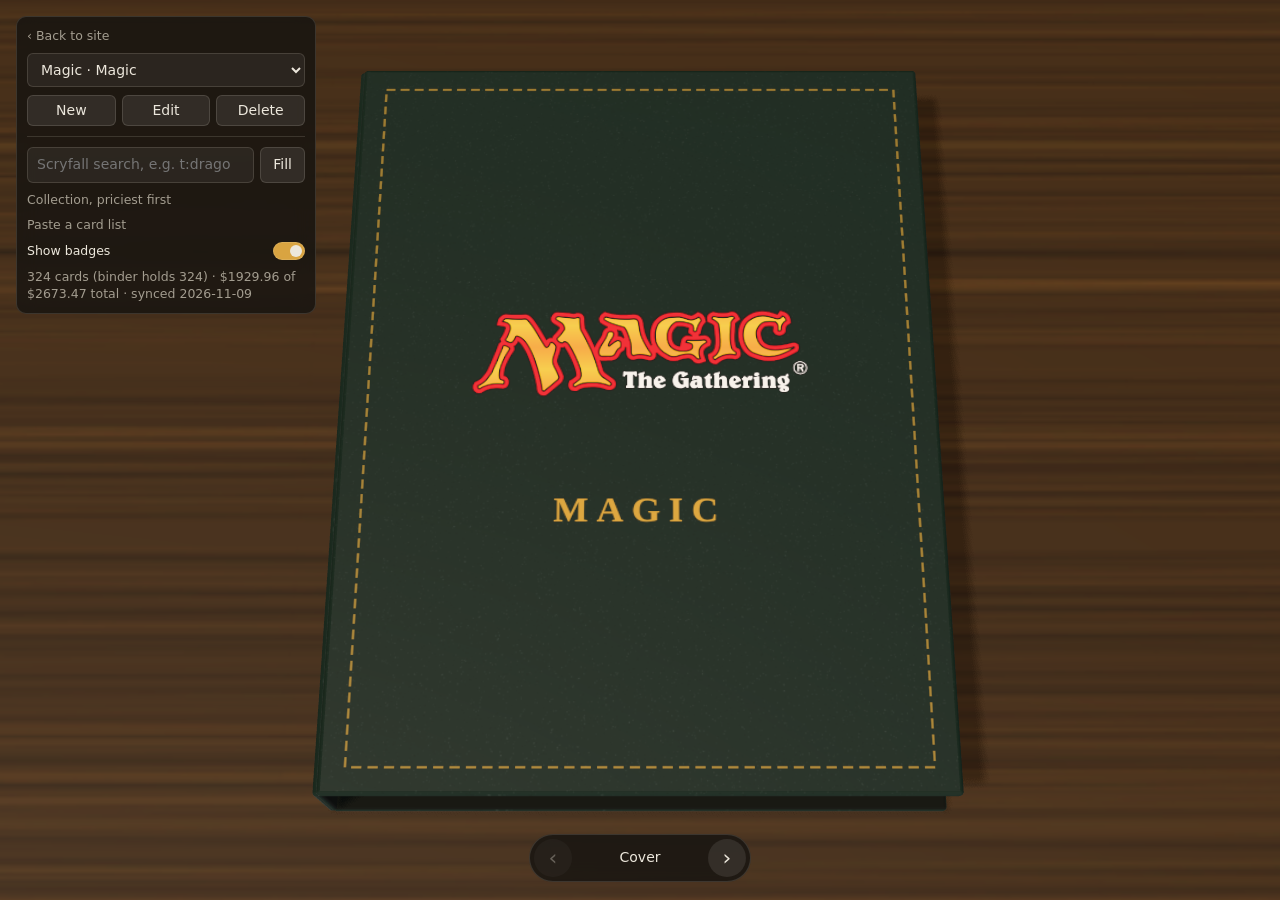
==== binder/index.html @ d63f42cc "Update the binder with the 151 Wishlist Co-Authored-By: Claude Opus 5.5 <noreply@anthropic.com>" ====
<!doctype html>
<html lang="en">
  <head>
    <meta charset="utf-8" />
    <meta name="viewport" content="width=device-width, initial-scale=1" />
    <title>TCG Binder</title>
    <link rel="icon" href="data:," />
    <script type="module" crossorigin src="./assets/index-DAvrkKl4.js"></script>
    <link rel="stylesheet" crossorigin href="./assets/index-DIhzJlSa.css">
  </head>
  <body>
    <canvas id="scene" aria-label="3D card binder"></canvas>

    <section id="panel" aria-label="Binders">
      <a id="site-link" hidden>&#8249; Back to site</a>
      <select id="binder-select" aria-label="Current binder"></select>
      <div id="binder-actions">
        <button id="binder-new" type="button">New</button>
        <button id="binder-edit" type="button">Edit</button>
        <button id="binder-delete" type="button">Delete</button>
      </div>

      <form id="binder-form" hidden>
        <input id="binder-name" type="text" maxlength="24" autocomplete="off"
               placeholder="Binder name" aria-label="Binder name" required />
        <select id="binder-game" aria-label="Game"></select>
        <fieldset id="binder-color" aria-label="Cover colour"></fieldset>
        <div id="binder-form-actions">
          <button type="submit">Save</button>
          <button id="binder-cancel" type="button">Cancel</button>
        </div>
      </form>

      <hr />

      <form id="search-form">
        <input id="search" type="search" spellcheck="false" autocomplete="off"
               aria-label="Card search" />
        <button type="submit">Fill</button>
      </form>
      <button id="collection-fill" type="button" hidden></button>
      <button id="list-toggle" type="button" aria-expanded="false">Paste a card list</button>
      <form id="list-form" hidden>
        <textarea id="list" rows="8" spellcheck="false" aria-label="Card list"></textarea>
        <button type="submit">Fill from list</button>
      </form>
      <label id="badges-toggle">
        <span>Show badges</span>
        <input id="show-badges" type="checkbox" role="switch" />
      </label>
      <p id="status" role="status"></p>
    </section>

    <nav id="pager" aria-label="Pages">
      <button id="prev" type="button" aria-label="Previous page">&#8249;</button>
      <span id="page-label">Cover</span>
      <button id="next" type="button" aria-label="Next page">&#8250;</button>
    </nav>

    <div id="tip" hidden></div>
    <aside id="card-info" aria-label="Card details" hidden></aside>

  </body>
</html>
---- binder/assets/index-DIhzJlSa.css ----
:root{--ink:#ece7dc;--ink-dim:#a39d90;--glass:#141210c7;--line:#ece7dc24;--accent:#d9a441;--lightningcss-light: ;--lightningcss-dark:initial;color-scheme:dark;font:14px/1.4 ui-sans-serif,system-ui,Segoe UI,sans-serif}*{box-sizing:border-box}[hidden]{display:none!important}html,body{height:100%;color:var(--ink);background:#120f0c;margin:0;overflow:hidden}#scene{touch-action:none;width:100%;height:100%;display:block;position:fixed;inset:0}#panel{background:var(--glass);border:1px solid var(--line);-webkit-backdrop-filter:blur(10px);backdrop-filter:blur(10px);border-radius:10px;gap:8px;width:min(300px,100vw - 32px);padding:10px;display:grid;position:fixed;top:16px;left:16px}#search-form{gap:6px;display:flex}#list-form{gap:6px;display:grid}#site-link{color:var(--ink-dim);font-size:12.5px;text-decoration:none}#site-link:hover{color:var(--ink)}#binder-actions,#binder-form-actions{gap:6px;display:flex}#binder-actions button,#binder-form-actions button{flex:1;padding:5px 8px}#binder-form{gap:6px;display:grid}#panel hr{border:0;border-top:1px solid var(--line);width:100%;margin:2px 0}#binder-color{border:0;gap:8px;margin:2px 0;padding:0;display:flex}#binder-color label{cursor:pointer;border:1px solid #ece7dc66;border-radius:50%;width:24px;height:24px}#binder-color label:has(:checked){outline:2px solid var(--accent);outline-offset:1px}#binder-color label:has(:focus-visible){outline:2px solid var(--ink);outline-offset:1px}#binder-color input{opacity:0;width:1px;height:1px;position:absolute}select option{background:#211d19}input,textarea,select{width:100%;min-width:0;color:inherit;font:inherit;border:1px solid var(--line);resize:vertical;background:#ffffff0f;border-radius:6px;padding:7px 9px}button{color:inherit;font:inherit;border:1px solid var(--line);cursor:pointer;background:#ffffff17;border-radius:6px;padding:7px 12px}button:hover:not(:disabled){background:#ffffff29}button:disabled{opacity:.35;cursor:default}:is(input,textarea,button,select):focus-visible{outline:2px solid var(--accent);outline-offset:1px}#list-toggle,#collection-fill{color:var(--ink-dim);text-align:left;background:0 0;border:0;padding:0;font-size:12.5px}:is(#list-toggle,#collection-fill):hover:not(:disabled){color:var(--ink);background:0 0}#badges-toggle{cursor:pointer;justify-content:space-between;align-items:center;font-size:12.5px;display:flex}#show-badges{appearance:none;cursor:pointer;background:#ffffff24;border-radius:999px;flex:none;width:32px;height:18px;margin:0;padding:0;transition:background .15s;position:relative}#show-badges:after{content:"";background:var(--ink);border-radius:50%;width:12px;height:12px;transition:transform .15s;position:absolute;top:2px;left:2px}#show-badges:checked{background:var(--accent)}#show-badges:checked:after{transform:translate(14px)}#status{color:var(--ink-dim);margin:0;font-size:12.5px}#status:empty{display:none}#pager{background:var(--glass);border:1px solid var(--line);-webkit-backdrop-filter:blur(10px);backdrop-filter:blur(10px);border-radius:999px;align-items:center;gap:4px;padding:4px;display:flex;position:fixed;bottom:18px;left:50%;transform:translate(-50%)}#pager button{border:0;border-radius:50%;width:38px;height:38px;padding:0;font-size:22px;line-height:1}#page-label{text-align:center;font-variant-numeric:tabular-nums;min-width:128px}#tip{background:var(--glass);pointer-events:none;white-space:nowrap;border-radius:5px;padding:3px 8px;font-size:12.5px;position:fixed;top:0;left:0}#card-info{background:var(--glass);border:1px solid var(--line);-webkit-backdrop-filter:blur(10px);backdrop-filter:blur(10px);border-radius:10px;padding:16px 18px;line-height:1.45;position:fixed;overflow-y:auto}body[data-inspect=side] #card-info{width:360px;max-height:88vh;top:50%;left:calc(50% + 28.65vh - 164px);transform:translateY(-50%)}body[data-inspect=stack] #card-info{inset:48% 12px 12px}#card-info h2{margin:0;padding-right:26px;font-size:19px;line-height:1.25}#card-info h3{color:var(--accent);letter-spacing:.06em;text-transform:uppercase;margin:0 0 6px;font-size:11.5px;font-weight:600}#card-info p{margin:0}#card-info section{border-top:1px solid var(--line);margin-top:14px;padding-top:12px}#card-info a{color:var(--accent)}#card-info .close{border:0;border-radius:50%;width:28px;height:28px;padding:0;font-size:18px;line-height:1;position:absolute;top:10px;right:10px}#card-info .foil-chip{color:#17151a;letter-spacing:.04em;text-transform:uppercase;vertical-align:2px;background:linear-gradient(100deg,#ffb3c7,#ffe29a,#a8f0c0,#9fd8ff,#d6b3ff);border-radius:999px;margin-left:8px;padding:1px 7px;font-size:11px;font-weight:700;display:inline-block}#card-info .cost{vertical-align:1px;margin-left:8px;display:inline-block}#card-info .symbol{vertical-align:-.12em;width:1em;height:1em;margin:0 1px}#card-info .type-line{color:var(--ink-dim);margin-top:3px}#card-info .price{font-variant-numeric:tabular-nums;margin-top:10px;font-size:26px;font-weight:600}#card-info .price small{color:var(--ink-dim);margin-left:8px;font-size:12px;font-weight:400}#card-info .rules{white-space:pre-line;gap:8px;margin-top:12px;display:grid}#card-info .flavor{color:var(--ink-dim);margin-top:8px;font-style:italic}#card-info .muted{color:var(--ink-dim);font-weight:400}#card-info .source{margin-top:14px;font-size:12.5px;display:inline-block}#card-info dl{grid-template-columns:auto 1fr;gap:3px 14px;margin:0;display:grid}#card-info dt{color:var(--ink-dim)}#card-info dd{text-align:right;font-variant-numeric:tabular-nums;margin:0}#card-info .decks{gap:3px;margin:0;padding:0;list-style:none;display:grid}
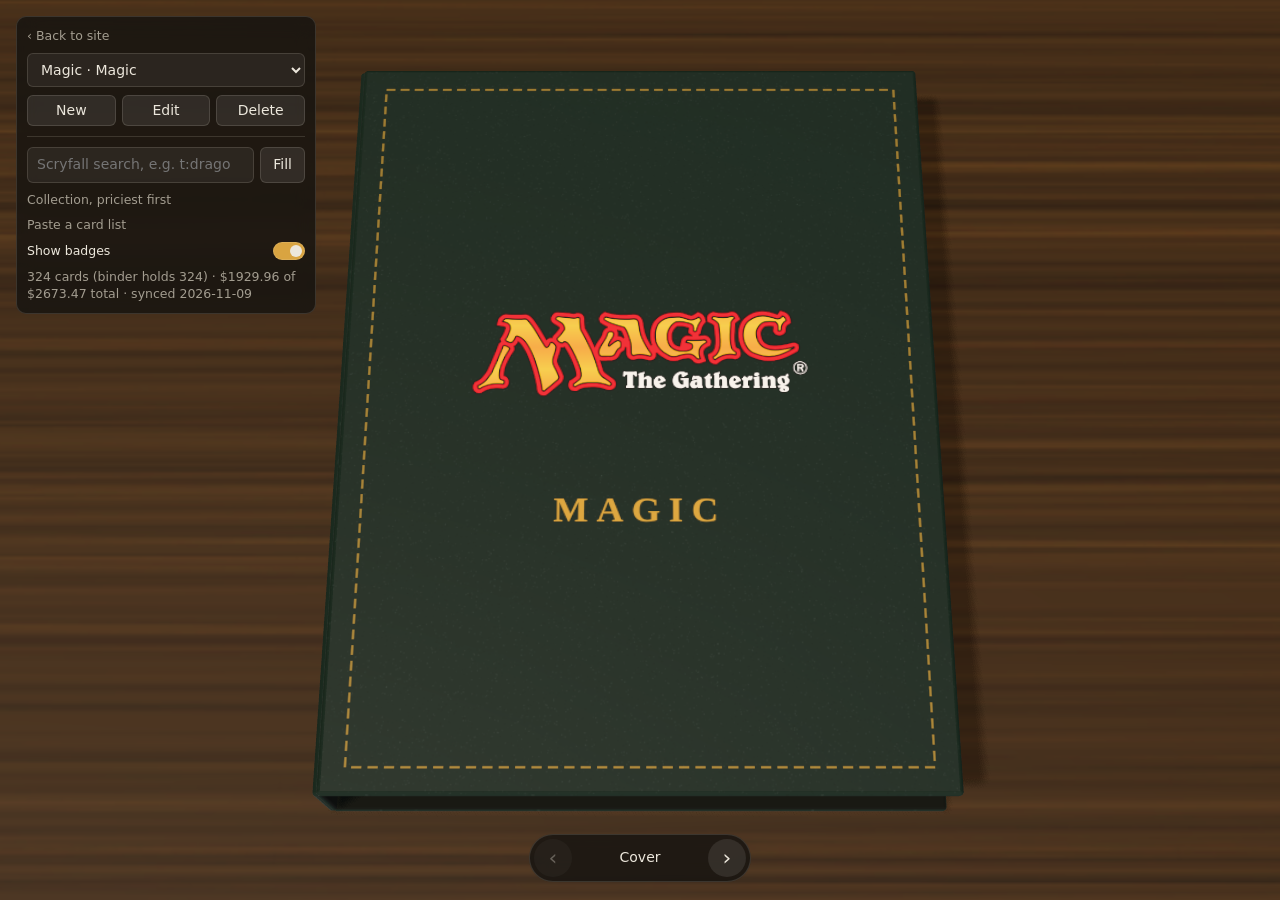
==== commit cb749d75: "Update the binder with mobile pinch zoom Co-Authored-By: Claude Opus 5.5 <noreply@anthropic.com> Cla" ====
--- a/binder/index.html
+++ b/binder/index.html
@@ -5,13 +5,15 @@
     <meta name="viewport" content="width=device-width, initial-scale=1" />
     <title>TCG Binder</title>
     <link rel="icon" href="data:," />
-    <script type="module" crossorigin src="./assets/index-DAvrkKl4.js"></script>
-    <link rel="stylesheet" crossorigin href="./assets/index-DIhzJlSa.css">
+    <script type="module" crossorigin src="./assets/index-PZd8Wq1q.js"></script>
+    <link rel="stylesheet" crossorigin href="./assets/index-C-RXdLKB.css">
   </head>
   <body>
     <canvas id="scene" aria-label="3D card binder"></canvas>
 
-    <section id="panel" aria-label="Binders">
+    <button id="panel-toggle" type="button" aria-controls="panel" aria-expanded="false">Binders</button>
+
+    <section id="panel" class="collapsed" aria-label="Binders">
       <a id="site-link" hidden>&#8249; Back to site</a>
       <select id="binder-select" aria-label="Current binder"></select>
       <div id="binder-actions">
--- a/binder/assets/index-C-RXdLKB.css
+++ b/binder/assets/index-C-RXdLKB.css
@@ -0,0 +1 @@
+:root{--ink:#ece7dc;--ink-dim:#a39d90;--glass:#141210c7;--line:#ece7dc24;--accent:#d9a441;--lightningcss-light: ;--lightningcss-dark:initial;color-scheme:dark;font:14px/1.4 ui-sans-serif,system-ui,Segoe UI,sans-serif}*{box-sizing:border-box}[hidden]{display:none!important}html,body{height:100%;color:var(--ink);background:#120f0c;margin:0;overflow:hidden}#scene{touch-action:none;width:100%;height:100%;display:block;position:fixed;inset:0}#panel{background:var(--glass);border:1px solid var(--line);-webkit-backdrop-filter:blur(10px);backdrop-filter:blur(10px);border-radius:10px;gap:8px;width:min(300px,100vw - 32px);padding:10px;display:grid;position:fixed;top:16px;left:16px}#search-form{gap:6px;display:flex}#list-form{gap:6px;display:grid}#panel-toggle{display:none}@media (width<=700px),(pointer:coarse){#panel-toggle{background:var(--glass);-webkit-backdrop-filter:blur(10px);backdrop-filter:blur(10px);min-height:40px;padding:8px 16px;display:block;position:fixed;top:12px;left:12px}#panel{width:min(300px,100vw - 24px);max-height:calc(100dvh - 140px);top:62px;left:12px;overflow-y:auto}#panel.collapsed{display:none}}#site-link{color:var(--ink-dim);font-size:12.5px;text-decoration:none}#site-link:hover{color:var(--ink)}#binder-actions,#binder-form-actions{gap:6px;display:flex}#binder-actions button,#binder-form-actions button{flex:1;padding:5px 8px}#binder-form{gap:6px;display:grid}#panel hr{border:0;border-top:1px solid var(--line);width:100%;margin:2px 0}#binder-color{border:0;gap:8px;margin:2px 0;padding:0;display:flex}#binder-color label{cursor:pointer;border:1px solid #ece7dc66;border-radius:50%;width:24px;height:24px}#binder-color label:has(:checked){outline:2px solid var(--accent);outline-offset:1px}#binder-color label:has(:focus-visible){outline:2px solid var(--ink);outline-offset:1px}#binder-color input{opacity:0;width:1px;height:1px;position:absolute}select option{background:#211d19}input,textarea,select{width:100%;min-width:0;color:inherit;font:inherit;border:1px solid var(--line);resize:vertical;background:#ffffff0f;border-radius:6px;padding:7px 9px}button{color:inherit;font:inherit;border:1px solid var(--line);cursor:pointer;background:#ffffff17;border-radius:6px;padding:7px 12px}button:hover:not(:disabled){background:#ffffff29}button:disabled{opacity:.35;cursor:default}:is(input,textarea,button,select):focus-visible{outline:2px solid var(--accent);outline-offset:1px}#list-toggle,#collection-fill{color:var(--ink-dim);text-align:left;background:0 0;border:0;padding:0;font-size:12.5px}:is(#list-toggle,#collection-fill):hover:not(:disabled){color:var(--ink);background:0 0}#badges-toggle{cursor:pointer;justify-content:space-between;align-items:center;font-size:12.5px;display:flex}#show-badges{appearance:none;cursor:pointer;background:#ffffff24;border-radius:999px;flex:none;width:32px;height:18px;margin:0;padding:0;transition:background .15s;position:relative}#show-badges:after{content:"";background:var(--ink);border-radius:50%;width:12px;height:12px;transition:transform .15s;position:absolute;top:2px;left:2px}#show-badges:checked{background:var(--accent)}#show-badges:checked:after{transform:translate(14px)}#status{color:var(--ink-dim);margin:0;font-size:12.5px}#status:empty{display:none}#pager{background:var(--glass);border:1px solid var(--line);-webkit-backdrop-filter:blur(10px);backdrop-filter:blur(10px);border-radius:999px;align-items:center;gap:4px;padding:4px;display:flex;position:fixed;bottom:18px;left:50%;transform:translate(-50%)}#pager button{border:0;border-radius:50%;width:38px;height:38px;padding:0;font-size:22px;line-height:1}#page-label{text-align:center;font-variant-numeric:tabular-nums;min-width:128px}#tip{background:var(--glass);pointer-events:none;white-space:nowrap;border-radius:5px;padding:3px 8px;font-size:12.5px;position:fixed;top:0;left:0}#card-info{background:var(--glass);border:1px solid var(--line);-webkit-backdrop-filter:blur(10px);backdrop-filter:blur(10px);border-radius:10px;padding:16px 18px;line-height:1.45;position:fixed;overflow-y:auto}body[data-inspect=side] #card-info{width:360px;max-height:88vh;top:50%;left:calc(50% + 28.65vh - 164px);transform:translateY(-50%)}body[data-inspect=stack] #card-info{inset:48% 12px 12px}#card-info h2{margin:0;padding-right:26px;font-size:19px;line-height:1.25}#card-info h3{color:var(--accent);letter-spacing:.06em;text-transform:uppercase;margin:0 0 6px;font-size:11.5px;font-weight:600}#card-info p{margin:0}#card-info section{border-top:1px solid var(--line);margin-top:14px;padding-top:12px}#card-info a{color:var(--accent)}#card-info .close{border:0;border-radius:50%;width:28px;height:28px;padding:0;font-size:18px;line-height:1;position:absolute;top:10px;right:10px}#card-info .foil-chip{color:#17151a;letter-spacing:.04em;text-transform:uppercase;vertical-align:2px;background:linear-gradient(100deg,#ffb3c7,#ffe29a,#a8f0c0,#9fd8ff,#d6b3ff);border-radius:999px;margin-left:8px;padding:1px 7px;font-size:11px;font-weight:700;display:inline-block}#card-info .cost{vertical-align:1px;margin-left:8px;display:inline-block}#card-info .symbol{vertical-align:-.12em;width:1em;height:1em;margin:0 1px}#card-info .type-line{color:var(--ink-dim);margin-top:3px}#card-info .price{font-variant-numeric:tabular-nums;margin-top:10px;font-size:26px;font-weight:600}#card-info .price small{color:var(--ink-dim);margin-left:8px;font-size:12px;font-weight:400}#card-info .rules{white-space:pre-line;gap:8px;margin-top:12px;display:grid}#card-info .flavor{color:var(--ink-dim);margin-top:8px;font-style:italic}#card-info .muted{color:var(--ink-dim);font-weight:400}#card-info .source{margin-top:14px;font-size:12.5px;display:inline-block}#card-info dl{grid-template-columns:auto 1fr;gap:3px 14px;margin:0;display:grid}#card-info dt{color:var(--ink-dim)}#card-info dd{text-align:right;font-variant-numeric:tabular-nums;margin:0}#card-info .decks{gap:3px;margin:0;padding:0;list-style:none;display:grid}
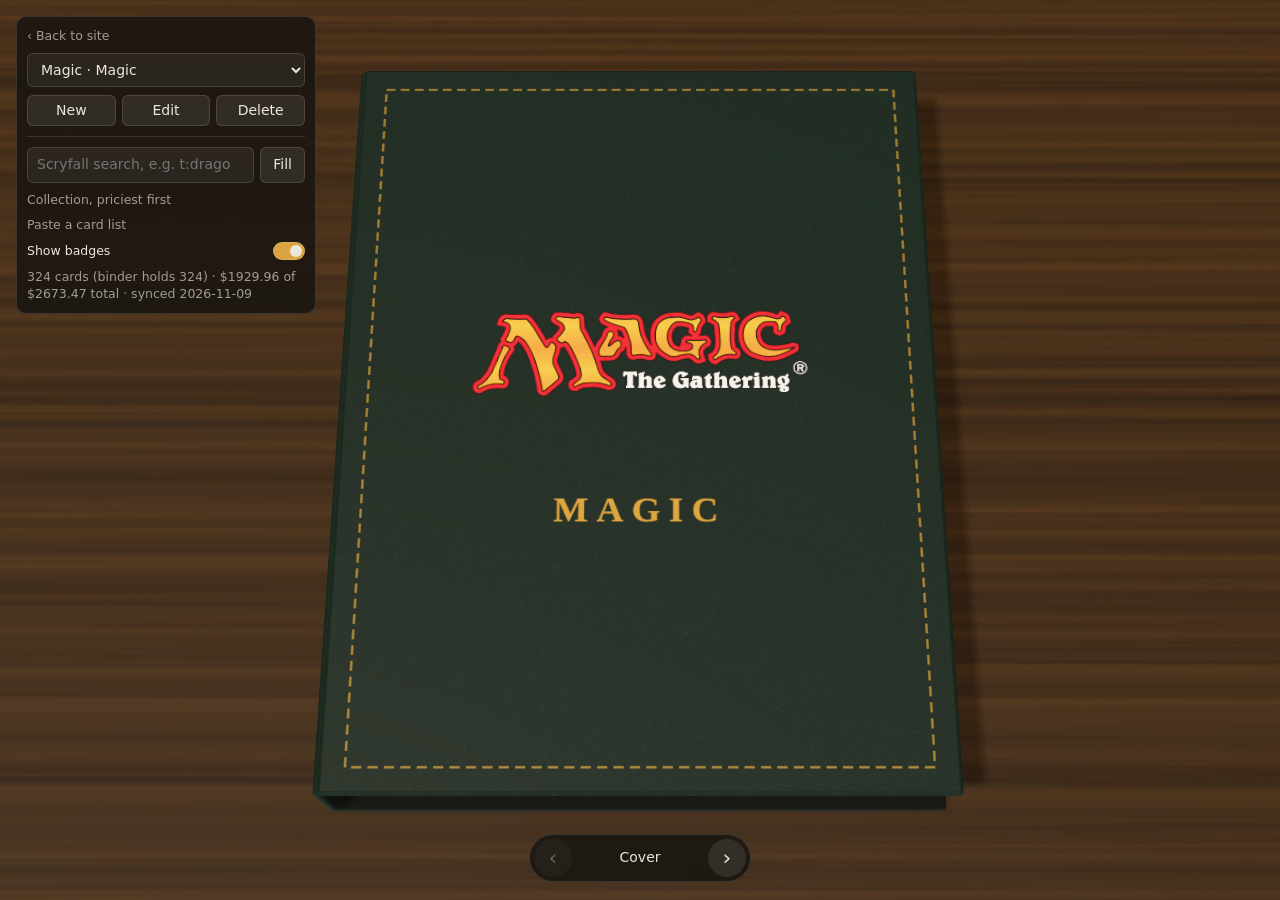
==== commit af311701: "Update the binder with finger tilt on inspected cards Co-Authored-By: Claude Opus 5.5 <noreply@anthr" ====
--- a/binder/index.html
+++ b/binder/index.html
@@ -5,7 +5,7 @@
     <meta name="viewport" content="width=device-width, initial-scale=1" />
     <title>TCG Binder</title>
     <link rel="icon" href="data:," />
-    <script type="module" crossorigin src="./assets/index-PZd8Wq1q.js"></script>
+    <script type="module" crossorigin src="./assets/index-B1QCm2ut.js"></script>
     <link rel="stylesheet" crossorigin href="./assets/index-C-RXdLKB.css">
   </head>
   <body>
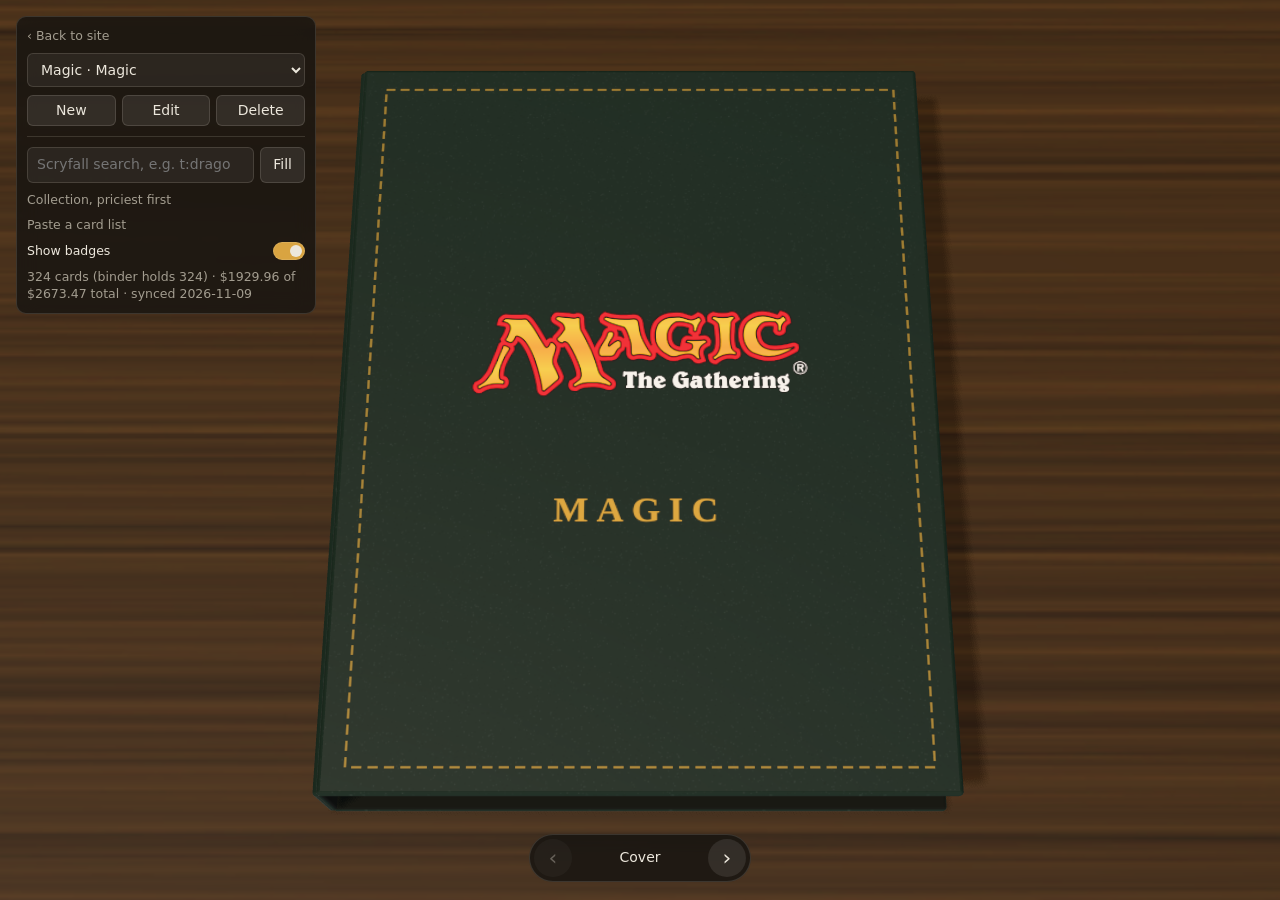
==== commit 124035e3: "Update the binder with a draggable cover Co-Authored-By: Claude Opus 5.5 <noreply@anthropic.com> Cla" ====
--- a/binder/index.html
+++ b/binder/index.html
@@ -5,7 +5,7 @@
     <meta name="viewport" content="width=device-width, initial-scale=1" />
     <title>TCG Binder</title>
     <link rel="icon" href="data:," />
-    <script type="module" crossorigin src="./assets/index-B1QCm2ut.js"></script>
+    <script type="module" crossorigin src="./assets/index-B9dwYNx-.js"></script>
     <link rel="stylesheet" crossorigin href="./assets/index-C-RXdLKB.css">
   </head>
   <body>
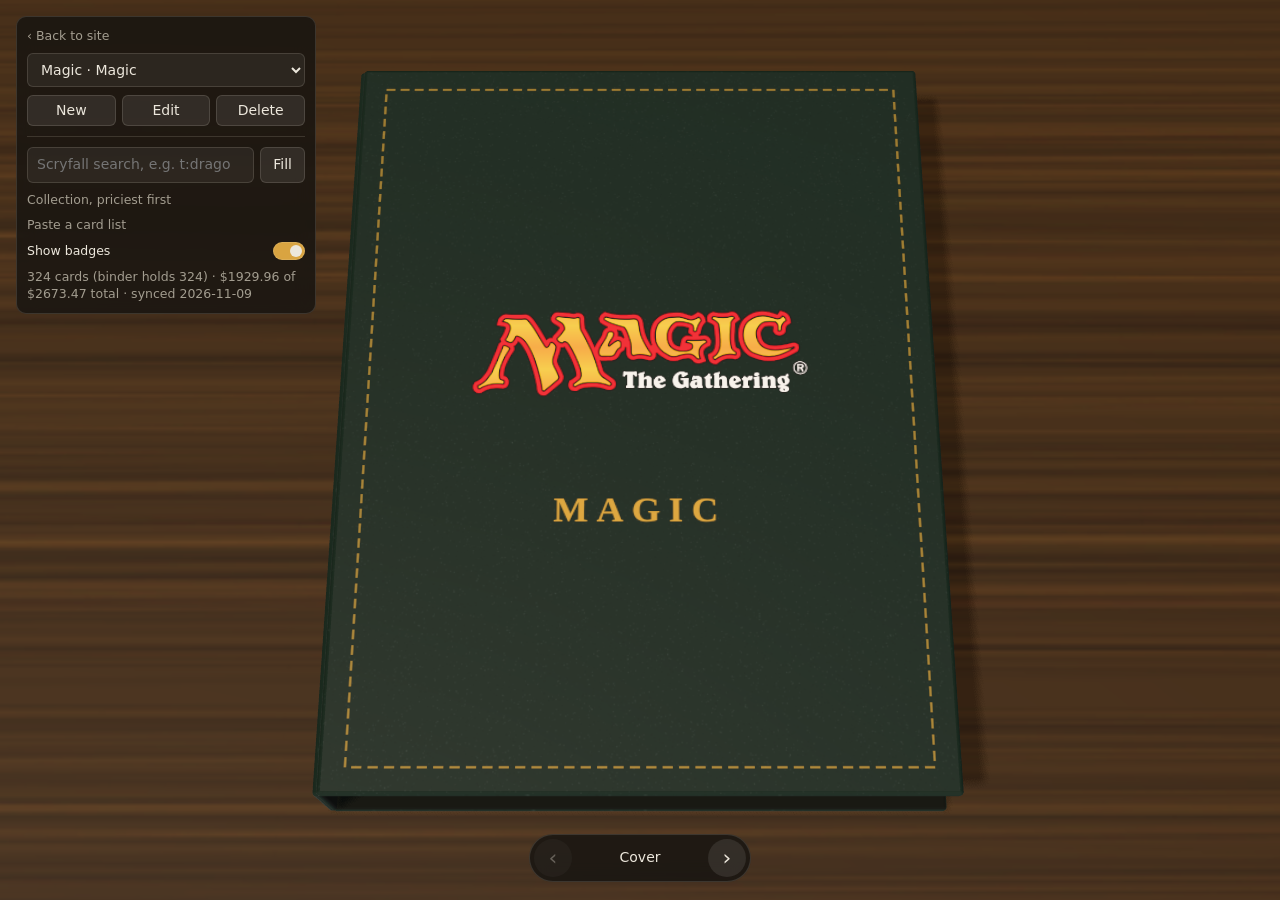
==== commit e185d384: "Update the binder with the complete classic Pokémon set Co-Authored-By: Claude Opus 5.5 <noreply@ant" ====
--- a/binder/index.html
+++ b/binder/index.html
@@ -5,7 +5,7 @@
     <meta name="viewport" content="width=device-width, initial-scale=1" />
     <title>TCG Binder</title>
     <link rel="icon" href="data:," />
-    <script type="module" crossorigin src="./assets/index-B9dwYNx-.js"></script>
+    <script type="module" crossorigin src="./assets/index-CeycmvMU.js"></script>
     <link rel="stylesheet" crossorigin href="./assets/index-C-RXdLKB.css">
   </head>
   <body>
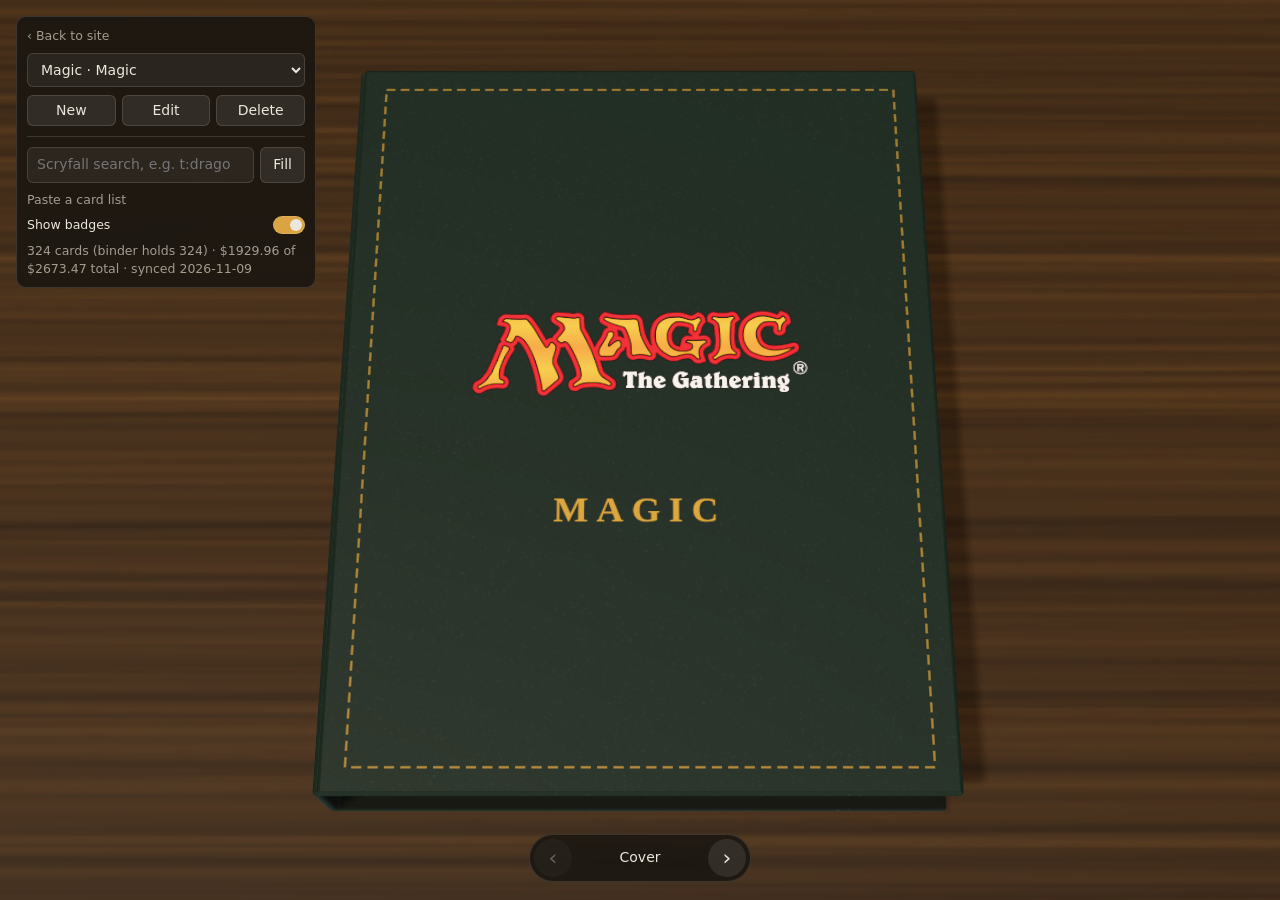
==== commit 98be8df5: "Binder: clearer button back to the saved collection Co-Authored-By: Claude Opus 5.5 <noreply@anthrop" ====
--- a/binder/index.html
+++ b/binder/index.html
@@ -5,8 +5,8 @@
     <meta name="viewport" content="width=device-width, initial-scale=1" />
     <title>TCG Binder</title>
     <link rel="icon" href="data:," />
-    <script type="module" crossorigin src="./assets/index-CeycmvMU.js"></script>
-    <link rel="stylesheet" crossorigin href="./assets/index-C-RXdLKB.css">
+    <script type="module" crossorigin src="./assets/index-BqAYAXh_.js"></script>
+    <link rel="stylesheet" crossorigin href="./assets/index-DrC1MMPO.css">
   </head>
   <body>
     <canvas id="scene" aria-label="3D card binder"></canvas>
--- a/binder/assets/index-DrC1MMPO.css
+++ b/binder/assets/index-DrC1MMPO.css
@@ -0,0 +1 @@
+:root{--ink:#ece7dc;--ink-dim:#a39d90;--glass:#141210c7;--line:#ece7dc24;--accent:#d9a441;--lightningcss-light: ;--lightningcss-dark:initial;color-scheme:dark;font:14px/1.4 ui-sans-serif,system-ui,Segoe UI,sans-serif}*{box-sizing:border-box}[hidden]{display:none!important}html,body{height:100%;color:var(--ink);background:#120f0c;margin:0;overflow:hidden}#scene{touch-action:none;width:100%;height:100%;display:block;position:fixed;inset:0}#panel{background:var(--glass);border:1px solid var(--line);-webkit-backdrop-filter:blur(10px);backdrop-filter:blur(10px);border-radius:10px;gap:8px;width:min(300px,100vw - 32px);padding:10px;display:grid;position:fixed;top:16px;left:16px}#search-form{gap:6px;display:flex}#list-form{gap:6px;display:grid}#panel-toggle{display:none}@media (width<=700px),(pointer:coarse){#panel-toggle{background:var(--glass);-webkit-backdrop-filter:blur(10px);backdrop-filter:blur(10px);min-height:40px;padding:8px 16px;display:block;position:fixed;top:12px;left:12px}#panel{width:min(300px,100vw - 24px);max-height:calc(100dvh - 140px);top:62px;left:12px;overflow-y:auto}#panel.collapsed{display:none}}#site-link{color:var(--ink-dim);font-size:12.5px;text-decoration:none}#site-link:hover{color:var(--ink)}#binder-actions,#binder-form-actions{gap:6px;display:flex}#binder-actions button,#binder-form-actions button{flex:1;padding:5px 8px}#binder-form{gap:6px;display:grid}#panel hr{border:0;border-top:1px solid var(--line);width:100%;margin:2px 0}#binder-color{border:0;gap:8px;margin:2px 0;padding:0;display:flex}#binder-color label{cursor:pointer;border:1px solid #ece7dc66;border-radius:50%;width:24px;height:24px}#binder-color label:has(:checked){outline:2px solid var(--accent);outline-offset:1px}#binder-color label:has(:focus-visible){outline:2px solid var(--ink);outline-offset:1px}#binder-color input{opacity:0;width:1px;height:1px;position:absolute}select option{background:#211d19}input,textarea,select{width:100%;min-width:0;color:inherit;font:inherit;border:1px solid var(--line);resize:vertical;background:#ffffff0f;border-radius:6px;padding:7px 9px}button{color:inherit;font:inherit;border:1px solid var(--line);cursor:pointer;background:#ffffff17;border-radius:6px;padding:7px 12px}button:hover:not(:disabled){background:#ffffff29}button:disabled{opacity:.35;cursor:default}:is(input,textarea,button,select):focus-visible{outline:2px solid var(--accent);outline-offset:1px}#list-toggle{color:var(--ink-dim);text-align:left;background:0 0;border:0;padding:0;font-size:12.5px}#list-toggle:hover:not(:disabled){color:var(--ink);background:0 0}#badges-toggle{cursor:pointer;justify-content:space-between;align-items:center;font-size:12.5px;display:flex}#show-badges{appearance:none;cursor:pointer;background:#ffffff24;border-radius:999px;flex:none;width:32px;height:18px;margin:0;padding:0;transition:background .15s;position:relative}#show-badges:after{content:"";background:var(--ink);border-radius:50%;width:12px;height:12px;transition:transform .15s;position:absolute;top:2px;left:2px}#show-badges:checked{background:var(--accent)}#show-badges:checked:after{transform:translate(14px)}#status{color:var(--ink-dim);margin:0;font-size:12.5px}#status:empty{display:none}#pager{background:var(--glass);border:1px solid var(--line);-webkit-backdrop-filter:blur(10px);backdrop-filter:blur(10px);border-radius:999px;align-items:center;gap:4px;padding:4px;display:flex;position:fixed;bottom:18px;left:50%;transform:translate(-50%)}#pager button{border:0;border-radius:50%;width:38px;height:38px;padding:0;font-size:22px;line-height:1}#page-label{text-align:center;font-variant-numeric:tabular-nums;min-width:128px}#tip{background:var(--glass);pointer-events:none;white-space:nowrap;border-radius:5px;padding:3px 8px;font-size:12.5px;position:fixed;top:0;left:0}#card-info{background:var(--glass);border:1px solid var(--line);-webkit-backdrop-filter:blur(10px);backdrop-filter:blur(10px);border-radius:10px;padding:16px 18px;line-height:1.45;position:fixed;overflow-y:auto}body[data-inspect=side] #card-info{width:360px;max-height:88vh;top:50%;left:calc(50% + 28.65vh - 164px);transform:translateY(-50%)}body[data-inspect=stack] #card-info{inset:48% 12px 12px}#card-info h2{margin:0;padding-right:26px;font-size:19px;line-height:1.25}#card-info h3{color:var(--accent);letter-spacing:.06em;text-transform:uppercase;margin:0 0 6px;font-size:11.5px;font-weight:600}#card-info p{margin:0}#card-info section{border-top:1px solid var(--line);margin-top:14px;padding-top:12px}#card-info a{color:var(--accent)}#card-info .close{border:0;border-radius:50%;width:28px;height:28px;padding:0;font-size:18px;line-height:1;position:absolute;top:10px;right:10px}#card-info .foil-chip{color:#17151a;letter-spacing:.04em;text-transform:uppercase;vertical-align:2px;background:linear-gradient(100deg,#ffb3c7,#ffe29a,#a8f0c0,#9fd8ff,#d6b3ff);border-radius:999px;margin-left:8px;padding:1px 7px;font-size:11px;font-weight:700;display:inline-block}#card-info .cost{vertical-align:1px;margin-left:8px;display:inline-block}#card-info .symbol{vertical-align:-.12em;width:1em;height:1em;margin:0 1px}#card-info .type-line{color:var(--ink-dim);margin-top:3px}#card-info .price{font-variant-numeric:tabular-nums;margin-top:10px;font-size:26px;font-weight:600}#card-info .price small{color:var(--ink-dim);margin-left:8px;font-size:12px;font-weight:400}#card-info .rules{white-space:pre-line;gap:8px;margin-top:12px;display:grid}#card-info .flavor{color:var(--ink-dim);margin-top:8px;font-style:italic}#card-info .muted{color:var(--ink-dim);font-weight:400}#card-info .source{margin-top:14px;font-size:12.5px;display:inline-block}#card-info dl{grid-template-columns:auto 1fr;gap:3px 14px;margin:0;display:grid}#card-info dt{color:var(--ink-dim)}#card-info dd{text-align:right;font-variant-numeric:tabular-nums;margin:0}#card-info .decks{gap:3px;margin:0;padding:0;list-style:none;display:grid}
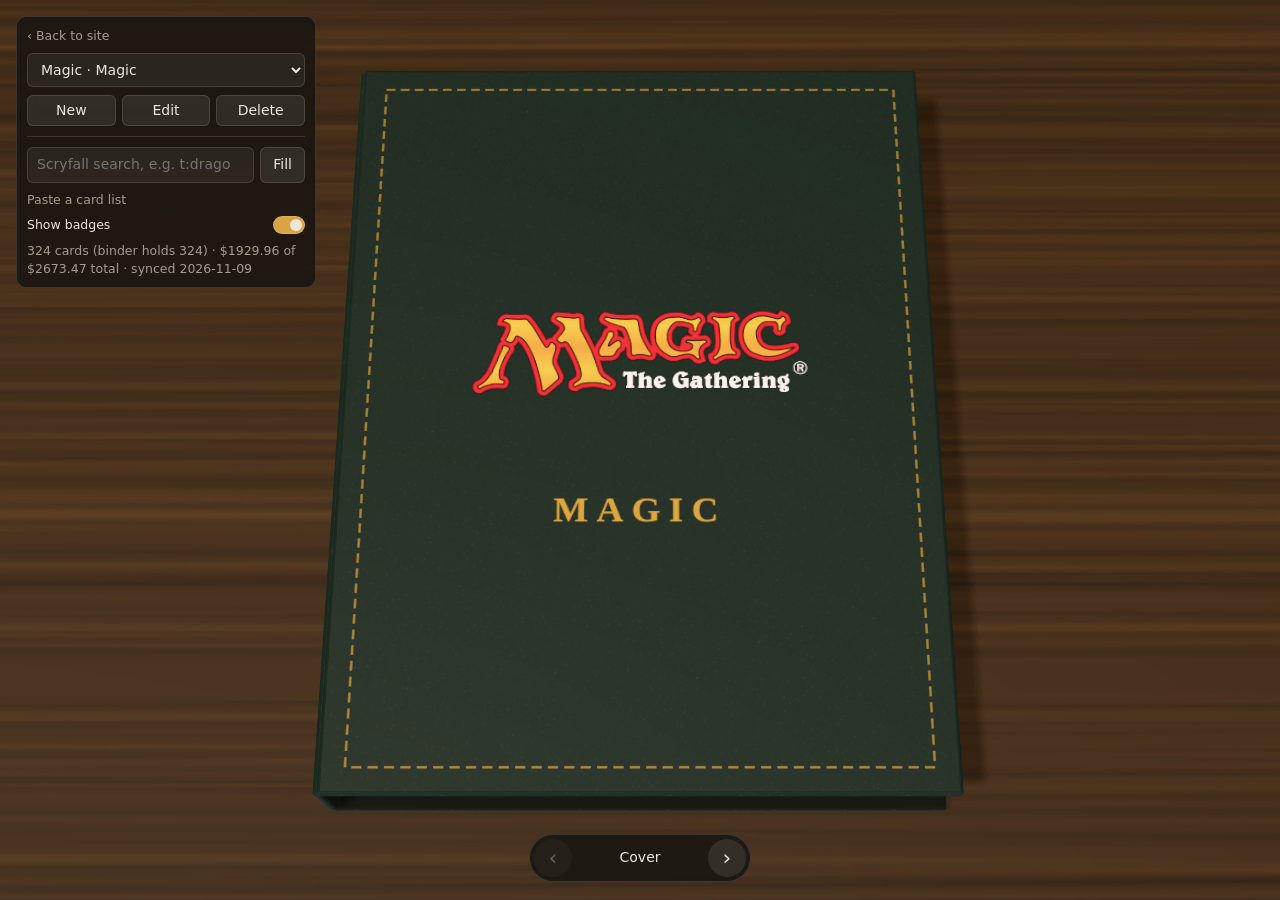
==== commit abc07f3f: "Binder: rename the Pokémon binder to 151 Classic Co-Authored-By: Claude Opus 5.5 <noreply@anthropic." ====
--- a/binder/index.html
+++ b/binder/index.html
@@ -5,7 +5,7 @@
     <meta name="viewport" content="width=device-width, initial-scale=1" />
     <title>TCG Binder</title>
     <link rel="icon" href="data:," />
-    <script type="module" crossorigin src="./assets/index-BqAYAXh_.js"></script>
+    <script type="module" crossorigin src="./assets/index-BbcJ4qGs.js"></script>
     <link rel="stylesheet" crossorigin href="./assets/index-DrC1MMPO.css">
   </head>
   <body>
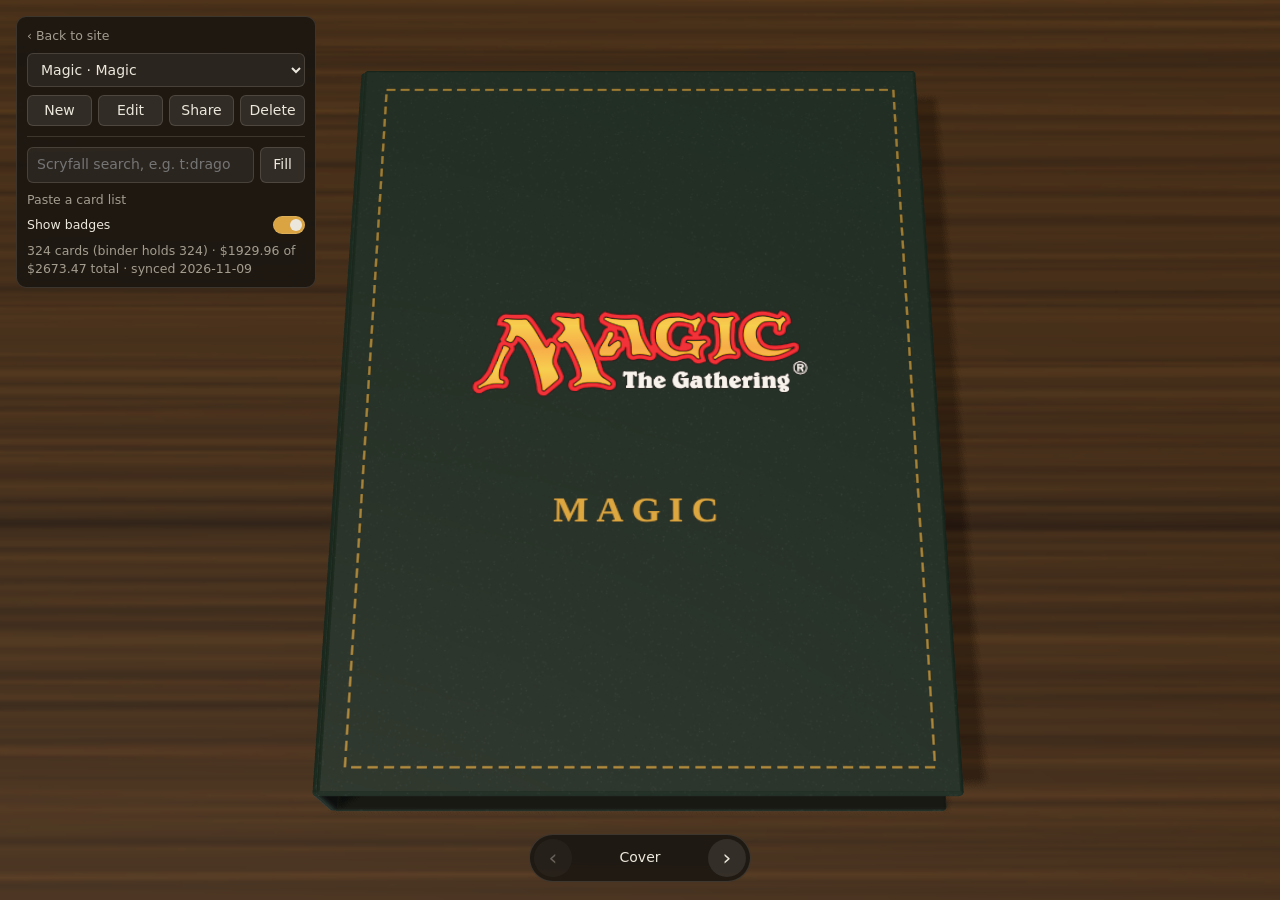
==== commit 4b575e5f: "Binder: add share links Co-Authored-By: Claude Opus 5.5 <noreply@anthropic.com> Claude-Session: http" ====
--- a/binder/index.html
+++ b/binder/index.html
@@ -5,8 +5,8 @@
     <meta name="viewport" content="width=device-width, initial-scale=1" />
     <title>TCG Binder</title>
     <link rel="icon" href="data:," />
-    <script type="module" crossorigin src="./assets/index-BbcJ4qGs.js"></script>
-    <link rel="stylesheet" crossorigin href="./assets/index-DrC1MMPO.css">
+    <script type="module" crossorigin src="./assets/index-qF_-oEOp.js"></script>
+    <link rel="stylesheet" crossorigin href="./assets/index-Bv_KYEjH.css">
   </head>
   <body>
     <canvas id="scene" aria-label="3D card binder"></canvas>
@@ -19,8 +19,10 @@
       <div id="binder-actions">
         <button id="binder-new" type="button">New</button>
         <button id="binder-edit" type="button">Edit</button>
+        <button id="binder-share" type="button">Share</button>
         <button id="binder-delete" type="button">Delete</button>
       </div>
+      <input id="share-link" type="text" readonly aria-label="Link to this binder" hidden />
 
       <form id="binder-form" hidden>
         <input id="binder-name" type="text" maxlength="24" autocomplete="off"
--- a/binder/assets/index-Bv_KYEjH.css
+++ b/binder/assets/index-Bv_KYEjH.css
@@ -0,0 +1 @@
+:root{--ink:#ece7dc;--ink-dim:#a39d90;--glass:#141210c7;--line:#ece7dc24;--accent:#d9a441;--lightningcss-light: ;--lightningcss-dark:initial;color-scheme:dark;font:14px/1.4 ui-sans-serif,system-ui,Segoe UI,sans-serif}*{box-sizing:border-box}[hidden]{display:none!important}html,body{height:100%;color:var(--ink);background:#120f0c;margin:0;overflow:hidden}#scene{touch-action:none;width:100%;height:100%;display:block;position:fixed;inset:0}#panel{background:var(--glass);border:1px solid var(--line);-webkit-backdrop-filter:blur(10px);backdrop-filter:blur(10px);border-radius:10px;gap:8px;width:min(300px,100vw - 32px);padding:10px;display:grid;position:fixed;top:16px;left:16px}#search-form{gap:6px;display:flex}#list-form{gap:6px;display:grid}#panel-toggle{display:none}@media (width<=700px),(pointer:coarse){#panel-toggle{background:var(--glass);-webkit-backdrop-filter:blur(10px);backdrop-filter:blur(10px);min-height:40px;padding:8px 16px;display:block;position:fixed;top:12px;left:12px}#panel{width:min(300px,100vw - 24px);max-height:calc(100dvh - 140px);top:62px;left:12px;overflow-y:auto}#panel.collapsed{display:none}}#site-link{color:var(--ink-dim);font-size:12.5px;text-decoration:none}#site-link:hover{color:var(--ink)}#binder-actions,#binder-form-actions{gap:6px;display:flex}#binder-actions button,#binder-form-actions button{flex:1;padding:5px 8px}#binder-form{gap:6px;display:grid}#share-link{font-size:12.5px}#panel hr{border:0;border-top:1px solid var(--line);width:100%;margin:2px 0}#binder-color{border:0;gap:8px;margin:2px 0;padding:0;display:flex}#binder-color label{cursor:pointer;border:1px solid #ece7dc66;border-radius:50%;width:24px;height:24px}#binder-color label:has(:checked){outline:2px solid var(--accent);outline-offset:1px}#binder-color label:has(:focus-visible){outline:2px solid var(--ink);outline-offset:1px}#binder-color input{opacity:0;width:1px;height:1px;position:absolute}select option{background:#211d19}input,textarea,select{width:100%;min-width:0;color:inherit;font:inherit;border:1px solid var(--line);resize:vertical;background:#ffffff0f;border-radius:6px;padding:7px 9px}button{color:inherit;font:inherit;border:1px solid var(--line);cursor:pointer;background:#ffffff17;border-radius:6px;padding:7px 12px}button:hover:not(:disabled){background:#ffffff29}button:disabled{opacity:.35;cursor:default}:is(input,textarea,button,select):focus-visible{outline:2px solid var(--accent);outline-offset:1px}#list-toggle{color:var(--ink-dim);text-align:left;background:0 0;border:0;padding:0;font-size:12.5px}#list-toggle:hover:not(:disabled){color:var(--ink);background:0 0}#badges-toggle{cursor:pointer;justify-content:space-between;align-items:center;font-size:12.5px;display:flex}#show-badges{appearance:none;cursor:pointer;background:#ffffff24;border-radius:999px;flex:none;width:32px;height:18px;margin:0;padding:0;transition:background .15s;position:relative}#show-badges:after{content:"";background:var(--ink);border-radius:50%;width:12px;height:12px;transition:transform .15s;position:absolute;top:2px;left:2px}#show-badges:checked{background:var(--accent)}#show-badges:checked:after{transform:translate(14px)}#status{color:var(--ink-dim);margin:0;font-size:12.5px}#status:empty{display:none}#pager{background:var(--glass);border:1px solid var(--line);-webkit-backdrop-filter:blur(10px);backdrop-filter:blur(10px);border-radius:999px;align-items:center;gap:4px;padding:4px;display:flex;position:fixed;bottom:18px;left:50%;transform:translate(-50%)}#pager button{border:0;border-radius:50%;width:38px;height:38px;padding:0;font-size:22px;line-height:1}#page-label{text-align:center;font-variant-numeric:tabular-nums;min-width:128px}#tip{background:var(--glass);pointer-events:none;white-space:nowrap;border-radius:5px;padding:3px 8px;font-size:12.5px;position:fixed;top:0;left:0}#card-info{background:var(--glass);border:1px solid var(--line);-webkit-backdrop-filter:blur(10px);backdrop-filter:blur(10px);border-radius:10px;padding:16px 18px;line-height:1.45;position:fixed;overflow-y:auto}body[data-inspect=side] #card-info{width:360px;max-height:88vh;top:50%;left:calc(50% + 28.65vh - 164px);transform:translateY(-50%)}body[data-inspect=stack] #card-info{inset:48% 12px 12px}#card-info h2{margin:0;padding-right:26px;font-size:19px;line-height:1.25}#card-info h3{color:var(--accent);letter-spacing:.06em;text-transform:uppercase;margin:0 0 6px;font-size:11.5px;font-weight:600}#card-info p{margin:0}#card-info section{border-top:1px solid var(--line);margin-top:14px;padding-top:12px}#card-info a{color:var(--accent)}#card-info .close{border:0;border-radius:50%;width:28px;height:28px;padding:0;font-size:18px;line-height:1;position:absolute;top:10px;right:10px}#card-info .foil-chip{color:#17151a;letter-spacing:.04em;text-transform:uppercase;vertical-align:2px;background:linear-gradient(100deg,#ffb3c7,#ffe29a,#a8f0c0,#9fd8ff,#d6b3ff);border-radius:999px;margin-left:8px;padding:1px 7px;font-size:11px;font-weight:700;display:inline-block}#card-info .cost{vertical-align:1px;margin-left:8px;display:inline-block}#card-info .symbol{vertical-align:-.12em;width:1em;height:1em;margin:0 1px}#card-info .type-line{color:var(--ink-dim);margin-top:3px}#card-info .price{font-variant-numeric:tabular-nums;margin-top:10px;font-size:26px;font-weight:600}#card-info .price small{color:var(--ink-dim);margin-left:8px;font-size:12px;font-weight:400}#card-info .rules{white-space:pre-line;gap:8px;margin-top:12px;display:grid}#card-info .flavor{color:var(--ink-dim);margin-top:8px;font-style:italic}#card-info .muted{color:var(--ink-dim);font-weight:400}#card-info .source{margin-top:14px;font-size:12.5px;display:inline-block}#card-info dl{grid-template-columns:auto 1fr;gap:3px 14px;margin:0;display:grid}#card-info dt{color:var(--ink-dim)}#card-info dd{text-align:right;font-variant-numeric:tabular-nums;margin:0}#card-info .decks{gap:3px;margin:0;padding:0;list-style:none;display:grid}
